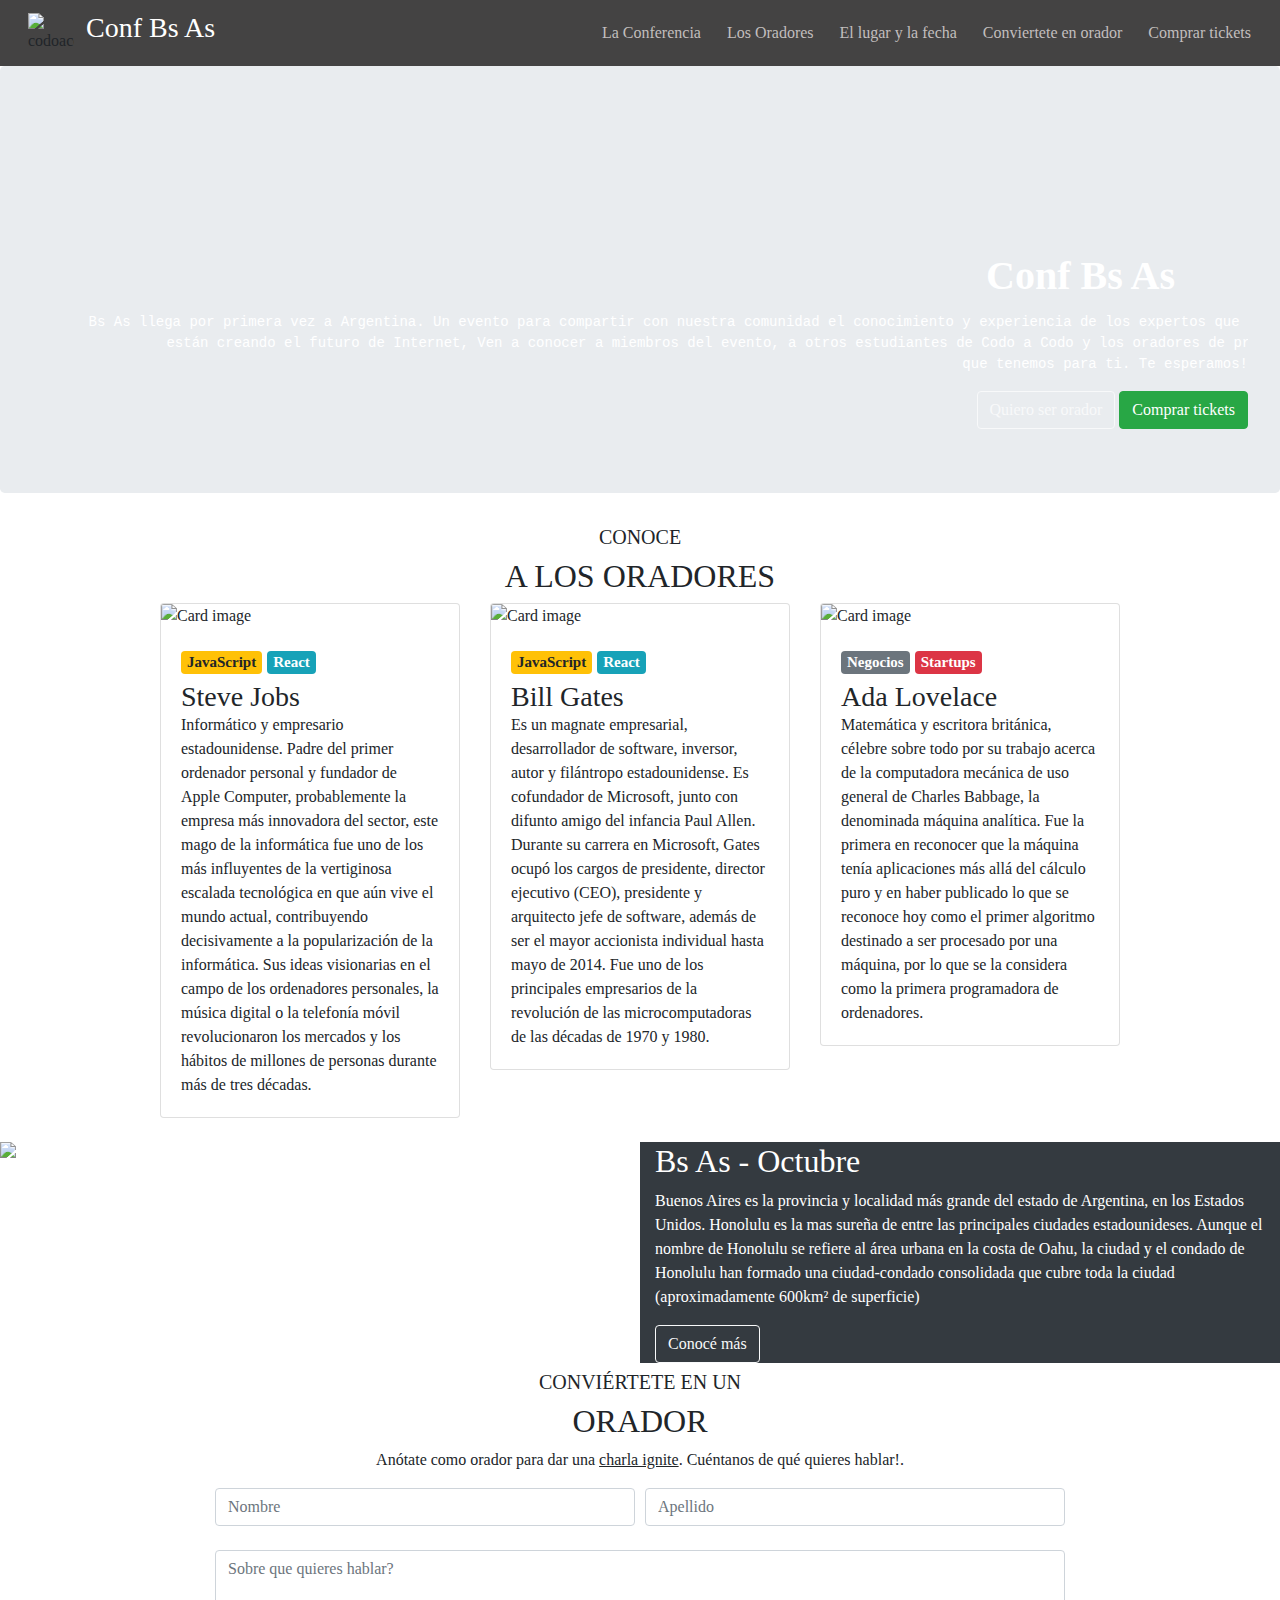
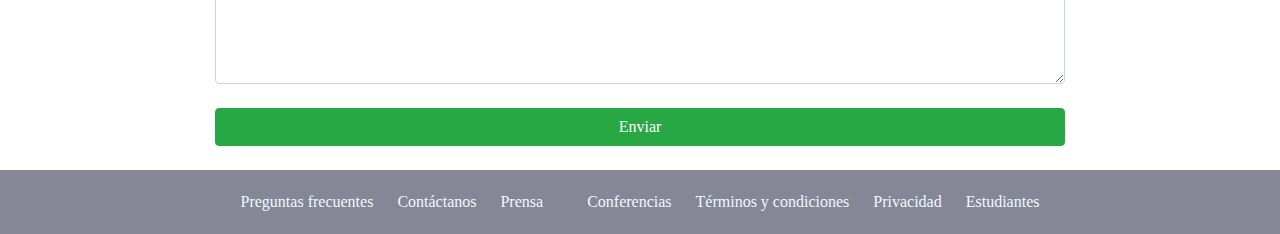
==== index.html @ 991618cf "Rename index1.html to index.html" ====
<!DOCTYPE html>
<html lang="en">
<head>
    <meta charset="UTF-8">
    <meta http-equiv="X-UA-Compatible" content="IE=edge">
    <meta name="viewport" content="width=device-width, initial-scale=1.0">
    <title>Oradores</title>
    <link href="styles.css" rel="stylesheet">
    <link rel="stylesheet" href="https://cdn.jsdelivr.net/npm/bootstrap@4.6.1/dist/css/bootstrap.min.css">
    <script src="https://cdn.jsdelivr.net/npm/bootstrap@4.6.1/dist/js/bootstrap.bundle.min.js"></script>
    <script src="https://cdn.jsdelivr.net/npm/popper.js@1.16.1/dist/umd/popper.min.js"></script>
    <script src="https://cdn.jsdelivr.net/npm/jquery@3.6.0/dist/jquery.slim.min.js"></script>
  </head>

<body>
   <header>
      <nav class="navbar navbar-expand-sm bg-grey justify-content-between">
         <div>
         <img src="imagenes/codoacodo.png" alt="codoacodo" class="imagen-cac">
         <h3 class="titulo-header">Conf Bs As</h3>
      </div>
      <ul class="navbar-nav">
        <li class="nav-item">
          <a class="nav-link" href="#">La Conferencia</a>
        </li>
        <li class="nav-item">
          <a class="nav-link" href="#">Los Oradores</a>
        </li>
        <li class="nav-item">
          <a class="nav-link" href="#">El lugar y la fecha</a>
        </li>
        <li class="nav-item">
         <a class="nav-link" href="#">Conviertete en orador</a>
       </li>
       <li class="nav-item">
         <a class="nav-link" href="#">Comprar tickets</a>
       </li>
      </ul>
    </nav>     
  </header class="background-bsas">
  
  <section class="argentina">
   <div class="row">
      <div class="col">
         <div class="jumbotron presentacion text-white">
            <h1 class="text1"><strong>Conf Bs As</strong></h1>
            
            <pre class="text-white">Bs As llega por primera vez a Argentina. Un evento para compartir con nuestra comunidad el conocimiento y experiencia de los expertos que 
                están creando el futuro de Internet, Ven a conocer a miembros del evento, a otros estudiantes de Codo a Codo y los oradores de primer nivel 
                que tenemos para ti. Te esperamos!</pre>
          
            <button type="button" class="btn btn-outline-light"> Quiero ser orador</button>
            <button type="button" class="btn btn-success">Comprar tickets</button>
         </div>
      </div>
   </div>
   </section>
   
  <section>
   <div class="row d-flex flex-column">
      <div class="col">
         <div class="text-center">
         <h5>CONOCE</h5>
         <h2>A LOS ORADORES</h2>
      </div>
   </div>
</div>



 

   <div class="row">
      <div class="col"></div>
      <div class="col">
         <div class="card" style="width:300px">
            <img class="card-img-top" src="imagenes/steve.jpg" alt="Card image">
            <div class="card-body">
              <h5 class="card-title"><span class="badge badge-warning">JavaScript</span> <span class="badge badge-info">React</span></h4>
               <h3 class="card-subtitle"> Steve Jobs</h6>
              <p class="card-text">Informático y empresario estadounidense. Padre del primer ordenador personal y fundador de Apple Computer,
                probablemente la empresa más innovadora del sector, este mago de la informática fue uno de los más influyentes de la vertiginosa 
                escalada tecnológica en que aún vive el mundo actual, contribuyendo decisivamente a la popularización de la informática.
                 Sus ideas visionarias en el campo de los ordenadores personales, la música digital o la telefonía móvil revolucionaron los mercados
                  y los hábitos de millones de personas durante más de tres décadas.</p>
              
            </div>
          </div> 
      </div>

      <div class="col">
         <div class="card" style="width:300px">
            <img class="card-img-top" src="imagenes/bill.jpg" alt="Card image">
            <div class="card-body">
              <h5 class="card-title"><span class="badge badge-warning">JavaScript</span> <span class="badge badge-info">React</span></h4>
               <h3 class="card-subtitle"> Bill Gates</h6>
              <p class="card-text">Es un magnate empresarial, desarrollador de software, inversor, autor y filántropo estadounidense.
                Es cofundador de Microsoft, junto con difunto amigo del infancia Paul Allen. Durante su carrera en Microsoft, 
                Gates ocupó los cargos de presidente, director ejecutivo (CEO), presidente y arquitecto jefe de software, 
                además de ser el mayor accionista individual hasta mayo de 2014. Fue uno de los principales empresarios 
                de la revolución de las microcomputadoras de las décadas de 1970 y 1980.</p>
              
            </div>
          </div> 
      </div>

      <div class="col">
         <div class="card" style="width:300px">
            <img class="card-img-top" src="imagenes/ada.jpeg" alt="Card image">
            <div class="card-body">
              <h5 class="card-title"><span class="badge badge-secondary">Negocios</span> <span class="badge badge-danger">Startups</span></h4>
               <h3 class="card-subtitle"> Ada Lovelace</h6>
              <p class="card-text">Matemática y escritora británica, célebre sobre todo por su trabajo 
               acerca de la computadora mecánica de uso general de Charles Babbage, la denominada máquina analítica.
                Fue la primera en reconocer que la máquina tenía aplicaciones más allá del cálculo puro y en haber 
                publicado lo que se reconoce hoy como el primer algoritmo destinado a ser procesado por una máquina,
                 por lo que se la considera como la primera programadora de ordenadores.</p>
            </div>
          </div> 
      </div>
      <div class="col"></div>
    </div>


   <br>

<div class="row d-inline-flex">
   <div class="col" "style="padding-right: 0px";>
   <img class="img-fluid float-right" src="imagenes/honolulu.jpg"  width="150%">
   </div>
   <div class="col bg-dark" width="150%">
      <div class=" text-white">
      <h2> Bs As - Octubre </h2>
      <p>Buenos Aires es la provincia y localidad más grande del estado de Argentina, en los Estados Unidos. Honolulu es la mas sureña de entre las principales ciudades estadounideses. Aunque el nombre de Honolulu se refiere al área urbana en la costa de Oahu, la ciudad y el condado de Honolulu han formado una ciudad-condado consolidada que cubre toda la ciudad (aproximadamente 600km² de superficie)</p>
      <button type="button" class="btn btn-outline-light"> Conocé más</button>
   </div>
   </div>
</div>
    
</section>

<div class="row d-flex flex-column">
   <div class="col">
      <div class="text-center">
      <h5>CONVIÉRTETE EN UN</h5>
      <h2>ORADOR</h2>
      <P>Anótate como orador para dar una <u>charla ignite</u>. Cuéntanos de qué quieres hablar!.</P>
   </div>
</div>
</div>

      <form>
         <div class="form-row">
            <div class="col-2"></div>
           <div class="col">
             <input type="text" class="form-control"  placeholder="Nombre" name="nombre">
           </div>
           <div class="col">
             <input type="password" class="form-control" placeholder="Apellido" name="apellido">
           </div>
           <div class="col-2"></div>
         </div>
         <br>
         <div class="form-row">
            <div class="col-2"></div>
            <div class="col">
              <textarea class="form-control" rows="5" placeholder="Sobre que quieres hablar?" id="comment"></textarea>
              <br>
              <button type="button" class="btn btn-success btn-block">Enviar</button>
            </div>
            
            <div class="col-2"></div>
       </form>
   
   
      </div>
<br>
  
    <footer class="footer-links">
      <a href="#" class="linksfooter">Preguntas frecuentes </a>
      <a href="#"class="linksfooter">Contáctanos</a>
      <a href="#" class="linksfooter">Prensa</a>
      <a href="#" class="linksfooter"></a>
      <a href="#" class="linksfooter">Conferencias</a>
      <a href="#" class="linksfooter">Términos y condiciones</a>
      <a href="#" class="linksfooter">Privacidad</a>
      <a href="#" class="linksfooter">Estudiantes</a>
      </footer>

</body>
</html>
---- styles.css ----
* {
    font-family: calibri, "times new roman", sans-serif;
}

body{
    padding: 0%;
    margin: 0%;

}
header {
    padding: 0px;  
    margin: 0px;
    box-sizing: border-box;
    background-color: rgb(68, 67, 67);
    display: flex;
    justify-content: space-between;
}

.imagen-cac {
    display: flex;
    width: 70px;
    float: left;
    padding:2px 12px;

    }


 .titulo-header {
    display: flex;
    margin:0px;
    color: white;
 }


.nav-link {
    color: rgb(194, 190, 190);
    text-align: right;
    padding:15px;
    margin: 5px;
    text-decoration-line: none;
}
.nav-tickets {
    color: green;
}


.argentina {
    background-image: url(./imagenes/hawaii.jpg);
}



.cards {
    display: flex;
    align-items:flex-end;
}

.text1 {
text-align: right; 
padding: 0%;
margin: 10% 6% 1% 2%;
}
.presentacion{
    background-image: url(./imagenes/ba1.jpg);
    background-position: center, center; 
    text-align: right;
    padding: 0%;
    margin: 0%;

}

.text-white{
    overflow-x: hidden !important;
}

.quiero-ser-orador {
    text-align: left;
}

.imagenes-de-oradores {
    width: 160px;
}

.Honolulu1 {
    width: 500px;
    background: fixed;
    background-color:rgb(57, 57, 66);
    color: white;
    margin:0%;
    padding-right: 0%;
    display: flex;
}

.footer-links{ 
    background-color: #0205257b;
    text-align: center;
    padding: 20px;
    margin: 0px;

}

.linksfooter {
    color: aliceblue;
    text-decoration: none; 
    padding:10px;
    text-align:initial; 

}
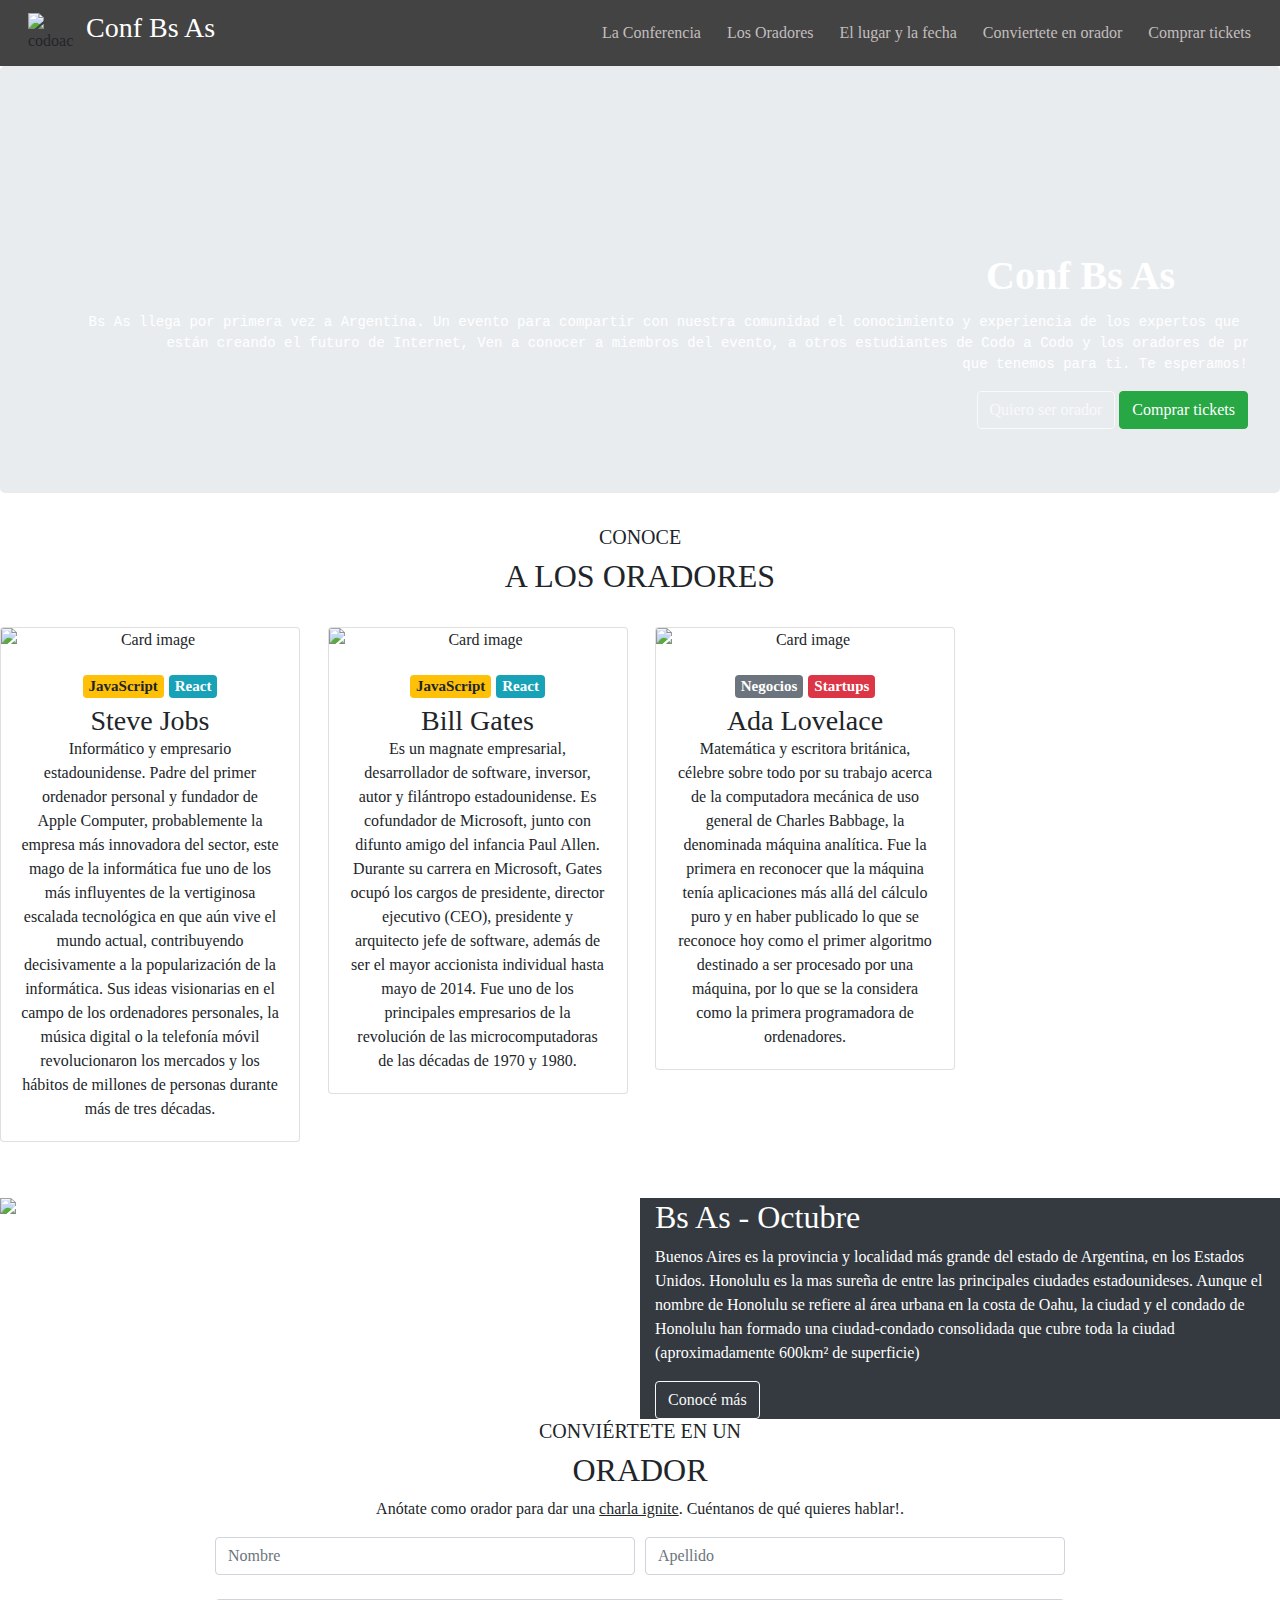
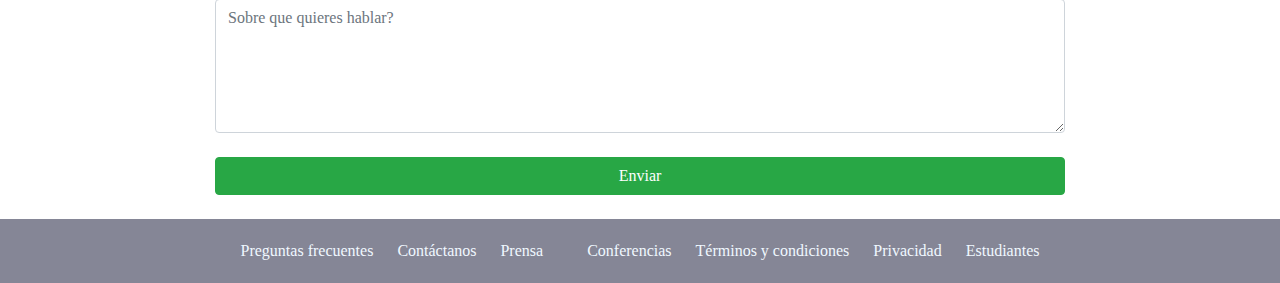
==== commit 5916cfb9: "Update index.html" ====
--- a/index.html
+++ b/index.html
@@ -70,9 +70,8 @@
 
  
 
-   <div class="row">
-      <div class="col"></div>
-      <div class="col">
+   <div class="row justify-content-center justify-content-lg-around text-center mb-4 mt-4">
+      <div class="col-md-3 mb-2">
          <div class="card" style="width:300px">
             <img class="card-img-top" src="imagenes/steve.jpg" alt="Card image">
             <div class="card-body">
@@ -88,7 +87,7 @@
           </div> 
       </div>
 
-      <div class="col">
+      <div class="col-md-3 mb-2">
          <div class="card" style="width:300px">
             <img class="card-img-top" src="imagenes/bill.jpg" alt="Card image">
             <div class="card-body">
@@ -104,7 +103,7 @@
           </div> 
       </div>
 
-      <div class="col">
+      <div class="col-md-3 mb-2">
          <div class="card" style="width:300px">
             <img class="card-img-top" src="imagenes/ada.jpeg" alt="Card image">
             <div class="card-body">
@@ -120,12 +119,12 @@
       </div>
       <div class="col"></div>
     </div>
-
+</div>
 
    <br>
 
 <div class="row d-inline-flex">
-   <div class="col" "style="padding-right: 0px";>
+   <div class="col-md-6 mb-2">
    <img class="img-fluid float-right" src="imagenes/honolulu.jpg"  width="150%">
    </div>
    <div class="col bg-dark" width="150%">
